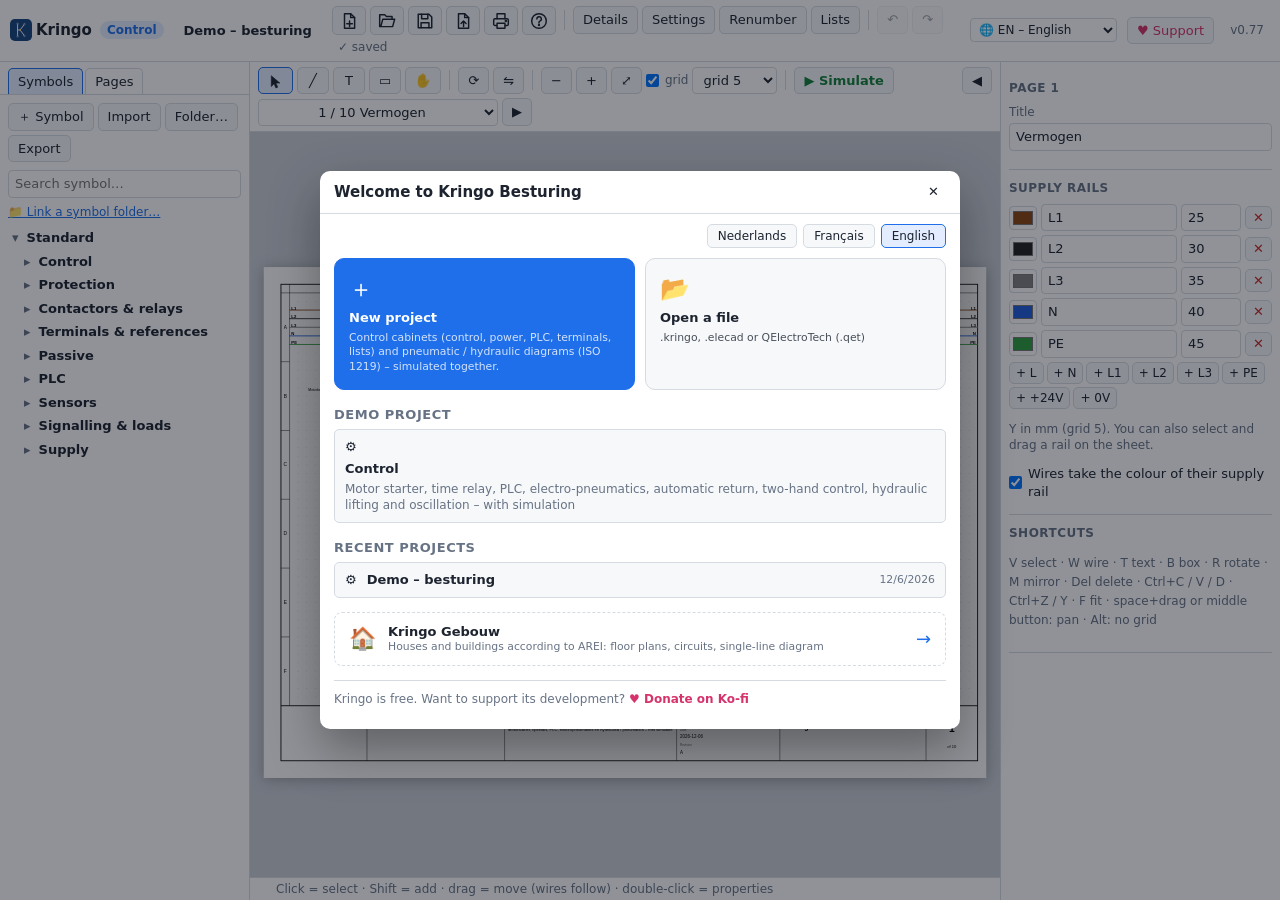
==== besturing/index.html @ 0400d16c "Split into two apps, Kringo Gebouw and Kringo Besturing, on a shared shell (0.77) gebouw/ and bestur" ====
<!doctype html>
<html lang="nl">
<head>
  <meta charset="utf-8">
  <meta name="viewport" content="width=device-width, initial-scale=1, maximum-scale=1, user-scalable=no, viewport-fit=cover">
  <title>Kringo Besturing</title>
  <meta name="theme-color" content="#17457f">
  <meta name="description" content="Kringo Besturing – stuurkasten, hydraulica en pneumatica tekenen en simuleren in de browser">
  <meta name="mobile-web-app-capable" content="yes">
  <meta name="apple-mobile-web-app-capable" content="yes">
  <meta name="apple-mobile-web-app-title" content="Kringo Besturing">
  <meta name="apple-mobile-web-app-status-bar-style" content="default">
  <link rel="manifest" href="manifest.webmanifest">
  <link rel="icon" href="../icons/icon.svg" type="image/svg+xml">
  <link rel="icon" href="../icons/icon-192.png" type="image/png" sizes="192x192">
  <link rel="apple-touch-icon" href="../icons/apple-touch-icon.png">
  <link rel="stylesheet" href="../styles.css">
</head>
<body>
  <div id="app">
    <header id="top"></header>
    <main>
      <aside id="left">
        <div id="left-tabs" class="tabs"></div>
        <div id="library" class="panel"></div>
        <div id="pages" class="panel" hidden></div>
      </aside>
      <section id="center">
        <div id="toolbar"></div>
        <div id="canvas"></div>
        <div id="status"></div>
      </section>
      <aside id="right"><div id="props" class="panel"></div></aside>
    </main>
  </div>
  <div id="print-root"></div>
  <noscript>Kringo heeft JavaScript nodig.</noscript>
  <script type="module" src="../src/apps/besturing.js"></script>
  <script>
    // Safety net: when the app does not start (an old or broken offline copy), offer to clear it.
    setTimeout(function () {
      if (window.kringo) return;
      var box = document.createElement('div');
      box.style.cssText = 'position:fixed;inset:auto 16px 16px 16px;z-index:9999;max-width:520px;margin:auto;padding:14px 16px;border-radius:10px;background:#fff7e6;border:1px solid #f0b44c;color:#3b2a06;font:14px/1.4 system-ui,sans-serif;box-shadow:0 6px 24px rgba(0,0,0,.2)';
      box.innerHTML = '<b>Kringo Besturing start niet.</b> Waarschijnlijk is de opgeslagen (offline) versie verouderd. Je projecten blijven bewaard.<br><button style="margin-top:8px;padding:6px 12px;border-radius:6px;border:1px solid #c98a0b;background:#f6b73c;cursor:pointer;font:inherit">Herstellen en herladen</button>';
      box.querySelector('button').onclick = async function () {
        try {
          var regs = navigator.serviceWorker ? await navigator.serviceWorker.getRegistrations() : [];
          for (var i = 0; i < regs.length; i++) await regs[i].unregister();
          if (window.caches) { var keys = await caches.keys(); for (var j = 0; j < keys.length; j++) await caches.delete(keys[j]); }
        } catch (e) { /* reload anyway */ }
        location.replace(location.pathname + '?r=' + Date.now());
      };
      document.body.appendChild(box);
    }, 8000);
  </script>
</body>
</html>
---- styles.css ----
:root {
  --bg: #eef1f5;
  --panel: #ffffff;
  --panel2: #f6f8fa;
  --line: #d6dbe2;
  --text: #1d2430;
  --muted: #677385;
  --accent: #1f6feb;
  --accent-soft: #e3edff;
  --danger: #c92a2a;
  --sel: #1f6feb;
  --canvas: #c9ced6;
  --infl-diff: #ccfbf1;
  --infl-on: #0f766e;
  font: 13px/1.35 system-ui, -apple-system, "Segoe UI", Roboto, sans-serif;
  color: var(--text);
}
@media (prefers-color-scheme: dark) {
  :root {
    --bg: #161a20; --panel: #1f242c; --panel2: #262c35; --line: #353c47; --text: #e4e8ee; --muted: #93a0b2;
    --accent: #5b9bff; --accent-soft: #24344f; --canvas: #2a3038;
    --infl-diff: #173b3a; --infl-on: #0d9488;
  }
}
* { box-sizing: border-box; }
html, body { margin: 0; height: 100%; background: var(--bg); }
[hidden] { display: none !important; }
button, input, select, textarea { font: inherit; color: inherit; }
button {
  background: var(--panel2); border: 1px solid var(--line); border-radius: 5px; padding: 4px 9px; cursor: pointer; white-space: nowrap;
}
button:hover:not(:disabled) { border-color: var(--accent); }
button:disabled { opacity: .4; cursor: default; }
button.primary { background: var(--accent); border-color: var(--accent); color: #fff; }
button.danger { color: var(--danger); }
button.icon { padding: 2px 7px; }
button.link { background: none; border: none; padding: 0; color: var(--accent); text-decoration: underline; cursor: pointer; }
button.active { background: var(--accent-soft); border-color: var(--accent); }
input[type=text], input[type=number], input[type=search], input[type=date], input:not([type]), select, textarea {
  background: var(--panel); border: 1px solid var(--line); border-radius: 4px; padding: 4px 6px; width: 100%; min-width: 0;
}
input:focus, select:focus, textarea:focus { outline: 2px solid var(--accent-soft); border-color: var(--accent); }
input[type=color] { width: 100%; height: 28px; border: 1px solid var(--line); border-radius: 4px; background: var(--panel); }

#app { display: flex; flex-direction: column; height: 100vh; }
#top {
  display: flex; align-items: center; gap: 10px; padding: 6px 10px;
  padding-top: max(6px, env(safe-area-inset-top));
  padding-left: max(10px, env(safe-area-inset-left)); padding-right: max(10px, env(safe-area-inset-right)); background: var(--panel); border-bottom: 1px solid var(--line); flex-wrap: wrap;
}
.brand { font-weight: 700; font-size: 15px; display: flex; align-items: center; gap: 4px; }
.brand .logo { width: 22px; height: 22px; }
a.brand { color: inherit; text-decoration: none; }
.brand .appname { margin-left: 4px; padding: 1px 7px; border-radius: 10px; background: var(--accent-soft); color: var(--accent); font-size: 12px; font-weight: 600; }
.install { background: var(--accent); border-color: var(--accent); color: #fff; }
.projname { font-weight: 600; background: none; border-color: transparent; max-width: 260px; overflow: hidden; text-overflow: ellipsis; }
.menu { display: flex; gap: 4px; align-items: center; flex-wrap: wrap; flex: 1; }
.sep { width: 1px; height: 20px; background: var(--line); margin: 0 4px; display: inline-block; }
.savestate { color: var(--muted); font-size: 12px; margin-left: 6px; }
.savestate.dirty { color: #c77d00; }
.savestate.error { color: var(--danger); }

main { flex: 1; display: grid; grid-template-columns: var(--left-w, 250px) minmax(0, 1fr) var(--right-w, 280px); grid-template-rows: minmax(0, 1fr); min-height: 0; }
aside { background: var(--panel); min-height: 0; display: flex; flex-direction: column; position: relative; }
.splitter { position: absolute; top: 0; bottom: 0; width: 7px; z-index: 5; cursor: col-resize; touch-action: none; }
.splitter.left { right: -4px; }
.splitter.right { left: -4px; }
.splitter:hover, body.resizing .splitter { background: var(--accent); opacity: .35; }
body.resizing { cursor: col-resize; user-select: none; }
body.resizing #canvas { pointer-events: none; }
#left { border-right: 1px solid var(--line); }
#right { border-left: 1px solid var(--line); }
.panel { overflow: auto; flex: 1; padding: 8px; min-height: 0; }
.tabs { display: flex; gap: 2px; padding: 6px 8px 0; border-bottom: 1px solid var(--line); flex-wrap: wrap; }
.tabs button { border-radius: 5px 5px 0 0; border-bottom: none; background: none; }
.tabs button.active { background: var(--accent-soft); }
.panel-tools { display: flex; gap: 4px; flex-wrap: wrap; margin-bottom: 8px; }
.hint { color: var(--muted); font-size: 12px; }
.hint.keys { line-height: 1.6; }
.warn { color: #c77d00; margin: 4px 0; }

#center { display: flex; flex-direction: column; min-width: 0; min-height: 0; }
#toolbar { display: flex; gap: 4px; align-items: center; padding: 5px 8px; background: var(--panel); border-bottom: 1px solid var(--line); flex-wrap: wrap; }
#toolbar .tool { min-width: 32px; }
#toolbar select { width: auto; max-width: 190px; }
.grow { flex: 1; }
#canvas { flex: 1; position: relative; overflow: hidden; background: var(--canvas); min-height: 0; }
#status { display: flex; gap: 16px; padding: 3px 10px; background: var(--panel); border-top: 1px solid var(--line); font-size: 12px; color: var(--muted); white-space: nowrap; overflow: hidden; }
.check { display: flex; align-items: center; gap: 6px; cursor: pointer; margin: 4px 0; }
.check input { width: auto; margin: 0; }
.check.small { font-size: 12px; color: var(--muted); }

/* ---------- canvas ---------- */
svg.canvas { width: 100%; height: 100%; display: block; user-select: none; touch-action: none; }
svg.canvas[data-tool=wire], svg.canvas[data-tool=place], svg.canvas[data-tool=text], svg.canvas[data-tool=box] { cursor: crosshair; }
svg.canvas[data-tool=pan] { cursor: grab; }
.sheet { fill: #fff; filter: drop-shadow(0 1px 4px rgba(0, 0, 0, .25)); }
.gridfill { fill: url(#gp); }
.frame line, .frame rect { stroke: #000; stroke-width: .25; fill: none; }
.frame .fr-outer { stroke-width: .5; }
.ink line, .ink rect, .ink circle, .ink path, .ink polyline { stroke: #000; stroke-width: .3; fill: none; stroke-linecap: round; stroke-linejoin: round; }
.ink .fi { fill: #000; }
.ink circle.fi { stroke: none; }
.ink .fw { fill: #fff; }
svg text { font-family: Arial, Helvetica, sans-serif; dominant-baseline: central; fill: #000; stroke: none; }
.tb-b, .tag, .rail-l { font-weight: bold; }
.tb-l { fill: #666; }
.xref, .mirror, .wno { fill: #333; }
.tag.dup { fill: #d00; }
.rail .rl { stroke-width: .5; }
.ink .hit { stroke: transparent; fill: transparent; stroke-width: 2.2; }
.ink rect.hit { fill: transparent; stroke: none; }
.ink .box rect.hit.edge { fill: none; stroke: transparent; stroke-width: 2; }
.ink polyline.hit { fill: none; }
.comp:hover .hit, .text:hover .hit { fill: rgba(31, 111, 235, .06); }
.wire:hover .wl, .rail:hover .rl { stroke: #4b8af0; }
.sel line, .sel rect:not(.hit):not(.handle), .sel circle:not(.openpin), .sel path, .sel polyline.wl, .sel .rl { stroke: var(--sel) !important; }
.sel text { fill: var(--sel); }
.comp.sel .hit { fill: rgba(31, 111, 235, .08); stroke: var(--sel); stroke-width: .2; stroke-dasharray: 1 .6; }
.ink .handle { fill: #fff; stroke: var(--sel); stroke-width: .25; cursor: move; }
.ink .openpin { fill: none; stroke: #d33; stroke-width: .2; }
.overlay .ghost line, .overlay .ghost rect, .overlay .ghost circle, .overlay .ghost path { stroke: var(--sel); stroke-width: .3; fill: none; opacity: .75; }
.overlay .ghostwire { stroke: var(--sel); stroke-width: .3; fill: none; stroke-dasharray: 1 .6; }
.overlay .cursor { fill: none; stroke: var(--sel); stroke-width: .2; }
.overlay .band { fill: rgba(31, 111, 235, .08); stroke: var(--sel); stroke-width: .2; stroke-dasharray: 1 .6; }
.overlay .ghostbox { fill: none; stroke: var(--sel); stroke-width: .3; stroke-dasharray: 4 1 1 1; }

/* ---------- library ---------- */
.search { margin-bottom: 6px; }
.libstatus { margin: 0 0 6px; font-size: 12px; }
.tree .folder { cursor: pointer; padding: 3px 0; font-weight: 600; user-select: none; }
.tree .folder:hover { color: var(--accent); }
.caret { display: inline-block; width: 10px; color: var(--muted); }
.symgrid { display: grid; grid-template-columns: repeat(auto-fill, minmax(68px, 1fr)); gap: 4px; margin: 2px 0 6px; }
.sym {
  position: relative; display: flex; flex-direction: column; align-items: center; gap: 2px; padding: 4px 2px; border: 1px solid transparent;
  border-radius: 6px; cursor: pointer; text-align: center; font-size: 11px; background: var(--panel2);
}
.sym:hover { border-color: var(--accent); }
.sym.active { background: var(--accent-soft); border-color: var(--accent); }
.sym span { line-height: 1.15; word-break: break-word; }
.sym .more { position: absolute; top: 1px; right: 1px; padding: 0 4px; font-size: 11px; display: none; border: none; background: none; }
.sym:hover .more { display: block; }
.symsvg { background: #fff; border-radius: 4px; }
.symsvg .ink line, .symsvg .ink rect, .symsvg .ink circle, .symsvg .ink path { stroke-width: .5; }
.popup { position: fixed; z-index: 1000; background: var(--panel); border: 1px solid var(--line); border-radius: 6px; box-shadow: 0 6px 20px rgba(0, 0, 0, .2); display: flex; flex-direction: column; padding: 4px; min-width: 160px; }
.popup button { border: none; background: none; text-align: left; }
.popup button:hover { background: var(--accent-soft); }

/* ---------- pages ---------- */
.pagelist { list-style: none; margin: 0; padding: 0; }
.pagelist li { display: flex; gap: 8px; padding: 5px 6px; border-radius: 5px; cursor: pointer; }
.pagelist li:hover { background: var(--panel2); }
.pagelist li.active { background: var(--accent-soft); font-weight: 600; }
.pagelist .no { width: 22px; text-align: right; color: var(--muted); }

/* ---------- properties ---------- */
.psec { border-bottom: 1px solid var(--line); padding: 6px 0 10px; }
.psec h3 { font-size: 12px; text-transform: uppercase; letter-spacing: .04em; color: var(--muted); margin: 4px 0 8px; }
.field { display: flex; flex-direction: column; gap: 3px; margin-bottom: 8px; }
.field > span { font-size: 12px; color: var(--muted); }
.field small { color: var(--muted); font-size: 11px; }
.ro { padding: 4px 0; font-weight: 600; }
.comphead { display: flex; gap: 8px; align-items: center; padding: 4px 0 8px; border-bottom: 1px solid var(--line); }
.comphead div { display: flex; flex-direction: column; }
.comphead small { color: var(--muted); }
.btnrow { display: flex; gap: 4px; flex-wrap: wrap; }
.chips { display: flex; gap: 3px; flex-wrap: wrap; margin: 4px 0; }
.chips button { padding: 2px 6px; font-size: 12px; }
.railrow { display: grid; grid-template-columns: 28px 1fr 60px auto; gap: 4px; align-items: center; margin-bottom: 4px; }
.pingrid { display: grid; grid-template-columns: 1fr 1fr; gap: 4px; }
.pingrid label { display: flex; align-items: center; gap: 4px; }
.pingrid label span { color: var(--muted); font-size: 11px; min-width: 18px; }
.grid2 { display: grid; grid-template-columns: 1fr 1fr; gap: 0 8px; }
.grid3 { display: grid; grid-template-columns: 1fr 1fr 1fr; gap: 0 6px; }
.linked { margin: 0; padding-left: 16px; }
.reflist { margin: 6px 0; font-size: 12px; }

/* ---------- modals ---------- */
.modal-back { position: fixed; inset: 0; background: rgba(10, 15, 25, .45); display: flex; align-items: center; justify-content: center; z-index: 100; }
.modal { background: var(--panel); border-radius: 10px; box-shadow: 0 20px 50px rgba(0, 0, 0, .35); width: min(460px, 94vw); max-height: 92vh; display: flex; flex-direction: column; }
.modal.wide { width: min(980px, 96vw); }
.modal.full { width: 96vw; height: 94vh; }
.modal-head { display: flex; align-items: center; justify-content: space-between; padding: 10px 14px; border-bottom: 1px solid var(--line); }
.modal-head h2 { font-size: 15px; margin: 0; }
.modal-head button { border: none; background: none; }
.modal-body { padding: 14px; overflow: auto; flex: 1; min-height: 0; }
.modal.full .modal-body { display: flex; padding: 0; }
.modal-foot { display: flex; justify-content: flex-end; gap: 6px; padding: 10px 14px; border-top: 1px solid var(--line); }
.modal p { margin: 0 0 8px; }
.form h3 { font-size: 13px; margin: 6px 0 8px; }
.form.cols2 { display: grid; grid-template-columns: 1fr 1fr; gap: 20px; }
.logoprev { height: 70px; border: 1px dashed var(--line); border-radius: 6px; display: flex; align-items: center; justify-content: center; margin-bottom: 6px; background: #fff; color: #888; }
.logoprev img { max-height: 64px; max-width: 100%; }
.tablewrap { max-height: 60vh; overflow: auto; margin-top: 8px; }
table.list { border-collapse: collapse; width: 100%; font-size: 12px; }
table.list th, table.list td { border-bottom: 1px solid var(--line); padding: 4px 6px; text-align: left; vertical-align: top; }
table.list th { position: sticky; top: 0; background: var(--panel2); }
table.list tbody tr:hover { background: var(--accent-soft); cursor: pointer; }
table.list tr.current td { font-weight: 600; }
td.empty { color: var(--muted); text-align: center; padding: 20px; }
.toast { position: fixed; bottom: 30px; left: 50%; transform: translateX(-50%) translateY(20px); background: #222b38; color: #fff; padding: 8px 16px; border-radius: 6px; opacity: 0; transition: .2s; pointer-events: none; z-index: 2000; }
.toast.show { opacity: 1; transform: translateX(-50%); }

/* ---------- symbol editor ---------- */
.symeditor { display: grid; grid-template-columns: 56px 1fr 280px; width: 100%; min-height: 0; }
.se-tools { display: flex; flex-direction: column; gap: 4px; padding: 8px; border-right: 1px solid var(--line); overflow: auto; }
.se-tools button { padding: 6px 0; font-size: 15px; }
.se-tools select { font-size: 11px; padding: 2px; }
.se-tools hr { width: 100%; border: none; border-top: 1px solid var(--line); }
.se-canvas { position: relative; min-height: 0; min-width: 0; background: #fff; }
.symcanvas { width: 100%; height: 100%; display: block; user-select: none; cursor: crosshair; }
.symcanvas .g1 { stroke: #eef0f3; stroke-width: .05; }
.symcanvas .g5 { stroke: #d5dae1; stroke-width: .08; }
.symcanvas .origin { stroke: #e55; stroke-width: .12; }
.symcanvas .ink line, .symcanvas .ink rect, .symcanvas .ink circle, .symcanvas .ink path, .symcanvas .ink polyline { stroke-width: .3; }
.symcanvas .sel line, .symcanvas .sel rect:not(.hit), .symcanvas .sel circle:not(.hit), .symcanvas .sel path { stroke: var(--sel); }
.symcanvas .hit.hit.hit { stroke: transparent !important; fill: transparent !important; stroke-width: 1.5 !important; }
.symcanvas .pinmark circle { fill: #e33; stroke: none; }
.symcanvas .pinmark.sel circle:not(.hit) { fill: var(--sel); }
.symcanvas .pinlbl { fill: #e33; }
.symcanvas .taglbl { fill: #2a8; font-weight: bold; cursor: move; }
.symcanvas .pv { stroke: var(--sel); stroke-width: .25; fill: none; stroke-dasharray: .8 .5; }
.symcanvas .cursor { fill: var(--sel); }
.coords { position: absolute; bottom: 6px; left: 8px; font-size: 11px; color: #789; background: rgba(255, 255, 255, .8); padding: 1px 5px; border-radius: 4px; }
.se-side { border-left: 1px solid var(--line); padding: 10px; overflow: auto; }
.se-side h3 { font-size: 12px; text-transform: uppercase; color: var(--muted); margin: 8px 0; }
.openlist { min-height: 100px; }

/* ---------- print ---------- */
#print-root { display: none; }
@media print {
  @page { size: A3 landscape; margin: 0; }
  body { background: #fff; }
  #app, .modal-back, .toast { display: none !important; }
  #print-root { display: block; }
  .print-page { width: 420mm; height: 297mm; page-break-after: always; break-after: page; overflow: hidden; }
  .print-page:last-child { page-break-after: auto; break-after: auto; }
  .print-page svg { width: 420mm; height: 297mm; display: block; }
}

/* ---------- wire colours ---------- */
.railrow input[type=color] { height: 24px; padding: 0 1px; }
.chips.colors { gap: 4px; align-items: center; }
.cchip { width: 22px; height: 22px; padding: 0; border-radius: 50%; border: 2px solid var(--line); font-size: 10px; font-weight: 700; color: #fff; }
.cchip.auto { background: var(--panel2); color: var(--text); }
.cchip.gnye { background: repeating-linear-gradient(45deg, #2e9e3e 0 4px, #e0c000 4px 8px) !important; }
.cchip.active { outline: 2px solid var(--accent); outline-offset: 1px; }
.colorpick input[type=color] { width: 30px; height: 24px; padding: 0 1px; }

/* ---------- project kinds and views ---------- */
body[data-kind=schematic] .kind-building, body[data-kind=building] .kind-schematic { display: none !important; }
body[data-kind=building] #left-tabs, body[data-kind=building] #library, body[data-kind=building] #pages { display: none !important; }
body[data-mode=schematic] .view-plan, body[data-mode=building] .view-sheet { display: none !important; }
body[data-mode=schematic] svg.plancanvas, body[data-mode=building] svg.canvas:not(.plancanvas) { display: none; }
.tgroup { display: contents; }
#building-left { display: flex; flex-direction: column; min-height: 0; flex: 1; }
#building-left .tabs.inner { padding-top: 6px; }
.kindbadge { font-size: 12px; color: var(--muted); border: 1px solid var(--line); border-radius: 10px; padding: 2px 8px; white-space: nowrap; }
.kinds { display: grid; grid-template-columns: 1fr 1fr; gap: 8px; margin-top: 6px; }
.kind { display: flex; flex-direction: column; align-items: flex-start; gap: 4px; padding: 10px; text-align: left; white-space: normal; border-radius: 8px; }
.kind small { color: var(--muted); }
.kind .kicon { font-size: 22px; }
.kind.active { background: var(--accent-soft); border-color: var(--accent); }
.pagegroup { margin-bottom: 10px; }
.pagegrouphead { display: flex; align-items: center; justify-content: space-between; margin: 4px 0 2px; padding: 2px 4px; font-size: 12px; font-weight: 600; text-transform: uppercase; letter-spacing: .04em; color: var(--muted); border-bottom: 1px solid var(--line, #ddd); }
.pagegrouphead button { padding: 0 7px; font-size: 13px; line-height: 20px; }
.pagegroup .hint { margin: 4px 6px; }
.pagelist h4 { margin: 10px 0 4px; font-size: 12px; text-transform: uppercase; color: var(--muted); letter-spacing: .04em; }

/* ---------- plan ---------- */
.plancanvas[data-tool=wall], .plancanvas[data-tool=arcwall], .plancanvas[data-tool=opening], .plancanvas[data-tool=stair], .plancanvas[data-tool=spiral], .plancanvas[data-tool=text], .plancanvas[data-tool=place], .plancanvas[data-tool=link], .plancanvas[data-tool=dim], .plancanvas[data-tool=area], .plancanvas[data-tool=line], .plancanvas[data-tool=calib] { cursor: crosshair; }
.plangrid { fill: url(#pgp); }
.plan .walloutline polygon { fill: #000; stroke: #000; stroke-linejoin: miter; pointer-events: none; }
.plan .wall { fill: #9b9b9b; stroke: none; }
.plan .wall.inner { fill: #bdbdbd; }
.plan .wall:hover { fill: #8fb1ea; }
.plan .wall.sel { fill: var(--sel) !important; }
.plan .divider path { fill: none; stroke: #333; stroke-linecap: butt; }
.plan .divider .divhit { stroke: transparent !important; stroke-dasharray: none; }
.plan .divider.sel .divhit { stroke: rgba(31, 111, 235, .15) !important; }
.plan .divider:hover path:not(.divhit) { stroke: #3b6fd6; }
.plan .divider.sel path:not(.divhit) { stroke: var(--sel); }
.plan .gap { fill: #fff; stroke: none; }
.plan .stairbox { fill: #fff; }
.plan polygon.ol { stroke: #000; }
.plan .sel polygon.ol { stroke: var(--sel); }
.plan .plink { fill: none; }
.plan .opening:hover line, .plan .opening:hover path { stroke: #4b8af0; }
.plan .psym:hover .hit { fill: rgba(31, 111, 235, .1); }
.plan .psym.sel .hit { fill: rgba(31, 111, 235, .15); stroke: var(--sel); stroke-width: .3; }
.plan .psym.sel line, .plan .psym.sel circle:not(.hit), .plan .psym.sel path, .plan .psym.sel rect { stroke: var(--sel) !important; }
.plan .plink.sel { stroke: var(--sel) !important; }
.plan path.hit { fill: none; stroke: transparent; }
.room { font-weight: bold; }
.clabel { font-weight: bold; fill: #c2410c; }
.croom { fill: #555; }
.overlay .ghostwall { fill: rgba(31, 111, 235, .35); stroke: none; }
.overlay .ghostdiv { stroke: rgba(31, 111, 235, .8); fill: none; }
.overlay .ghostopen { fill: rgba(31, 111, 235, .35); stroke: none; }
.overlay .measure { fill: var(--sel); font-weight: bold; }
.overlay .ghost line, .overlay .ghost circle, .overlay .ghost path, .overlay .ghost rect { stroke: var(--sel); stroke-width: .3; fill: none; }
.overlay .ghost text { fill: var(--sel); }

/* ---------- AREI checks ---------- */
.chk { font-size: 12px; color: var(--muted); }
.chk.error { color: var(--danger); }
.chk.warn { color: #c77d00; }
.ink rect.tbox { stroke-width: .2; fill: none; }
.dialwrap { display: flex; justify-content: center; margin: 4px 0 8px; }
svg.dial { width: 120px; height: 120px; touch-action: none; cursor: grab; }
svg.dial:active { cursor: grabbing; }
svg.dial .knob { fill: var(--accent); stroke: #fff; stroke-width: 1.5; }
svg.dial .ring { fill: none; stroke: var(--line); stroke-width: 1.5; }
svg.dial .hand { stroke: var(--accent); stroke-width: 2.5; stroke-linecap: round; }
svg.dial .hub { fill: var(--accent); }
svg.dial .dot { fill: var(--panel2); stroke: var(--muted); stroke-width: 1; cursor: pointer; }
svg.dial .dot:hover { fill: var(--accent-soft); stroke: var(--accent); }
svg.dial .dot.on { fill: var(--accent); stroke: var(--accent); }
svg.dial .deg { font-size: 11px; fill: var(--muted); font-family: system-ui, sans-serif; dominant-baseline: central; }
#toolbar select.pagesel { max-width: 240px; min-width: 150px; text-align: center; }

/* ---------- touch / narrow screens ---------- */
.paneltoggle { display: none; }
@media (max-width: 900px) {
  main { grid-template-columns: minmax(0, 1fr); position: relative; }
  #left, #right {
    position: absolute; top: 0; bottom: 0; z-index: 20; width: min(300px, 85vw);
    box-shadow: 0 0 24px rgba(0, 0, 0, .25); transform: translateX(-105%); transition: transform .2s;
  }
  #left { left: 0; }
  #right { right: 0; transform: translateX(105%); }
  body.show-left #left, body.show-right #right { transform: none; }
  .splitter { display: none; }
  .paneltoggle { display: inline-block; font-size: 16px; min-width: 36px; }
  #top { gap: 6px; }
  .menu button { padding: 6px 8px; }
  #status .hint { display: none; }
}
@media (pointer: coarse) {
  #toolbar button, #toolbar select, .menu button { min-height: 36px; }
  #toolbar .tool { min-width: 40px; }
}
.menutoggle { display: none; }
@media (max-width: 900px) {
  .menutoggle { display: inline-block; margin-left: auto; }
  #top .menu { display: none; order: 10; flex-basis: 100%; }
  body.show-menu #top .menu { display: flex; }
  #top .menu .sep { display: none; }
  .projname { max-width: 140px; }
  .install { order: 5; }
}
/* ---------- distribution tree (circuits dialog) ---------- */
.modal:has(.circuits.tree) { width: min(1180px, 97vw); }
.circuits.tree .trow { border-bottom: 1px solid var(--line); padding: 6px 4px; }
.circuits.tree .trow.t-board { background: var(--panel2); }
.circuits.tree .trow.err { background: rgba(201, 42, 42, .06); }
.circuits.tree .thead { display: flex; flex-wrap: wrap; align-items: flex-end; gap: 4px 8px; }
.circuits.tree .caretbtn { display: inline-block; width: 26px; height: 26px; padding: 0; align-self: center; font-size: 18px; line-height: 1; color: var(--accent); border: 1px solid var(--line); border-radius: 6px; background: var(--panel); cursor: pointer; }
.circuits.tree span.caretbtn { border-color: transparent; background: none; }
.circuits.tree button.caretbtn:hover { border-color: var(--accent); }
.circuits.tree .ticon { width: 16px; text-align: center; font-weight: 700; color: var(--accent); align-self: center; }
.circuits.tree .tf { display: flex; flex-direction: column; font-size: 11px; color: var(--muted); }
.circuits.tree .tf input, .circuits.tree .tf select { width: 70px; max-width: 170px; font-size: 12px; padding: 2px 4px; color: var(--text); }
.circuits.tree .tf select { width: auto; min-width: 0; }
.circuits.tree .tf input.tname { font-weight: 700; }
.circuits.tree .tf input.tname.t-circuit { width: 52px; text-align: center; }
.circuits.tree .tf input.tname.t-rcd, .circuits.tree .tf input.tname.t-board { width: 170px; }
.circuits.tree .tf input.tdesc { width: 150px; }
.circuits.tree .tf input.tcable { width: 64px; }
.circuits.tree .tact { display: flex; gap: 4px; flex-wrap: wrap; align-items: center; margin: 5px 0 0 58px; }
.circuits.tree .tact button { padding: 2px 7px; font-size: 12px; }
.circuits.tree .tact select { width: auto; max-width: 180px; font-size: 12px; padding: 2px; }
.circuits.tree .tact .pts { margin-left: auto; padding-right: 6px; font-size: 12px; color: var(--muted); }
.circuits.tree .twarn { margin: 4px 0 0 58px; }

/* ---------- start screen ---------- */
.modal.start { width: min(640px, 94vw); }
.startbig { display: grid; grid-template-columns: 1fr 1fr; gap: 10px; }
.startbig button { display: flex; flex-direction: column; align-items: flex-start; gap: 4px; padding: 14px; border-radius: 10px; text-align: left; white-space: normal; }
.startbig button .kicon { font-size: 24px; }
.startbig button small { opacity: .8; }
.startscreen h3 { font-size: 13px; margin: 16px 0 6px; color: var(--muted); text-transform: uppercase; letter-spacing: .04em; }
.recent { display: flex; flex-direction: column; gap: 4px; max-height: 300px; overflow: auto; }
.recentitem { display: flex; align-items: center; gap: 10px; text-align: left; padding: 8px 10px; }
.recentitem .rname { flex: 1; font-weight: 600; overflow: hidden; text-overflow: ellipsis; }
.recentitem small { color: var(--muted); }
@media (max-width: 520px) { .startbig { grid-template-columns: 1fr; } }

/* ---------- donate ---------- */
.donatebtn { color: #d6336c; }
.versionbtn { background: none; border: none; color: var(--muted); font-size: 12px; padding: 4px 6px; }
.versionbtn:hover { color: var(--accent); text-decoration: underline; }
.startscreen a.otherapp { display: flex; align-items: center; gap: 12px; margin-top: 14px; padding: 10px 14px; border: 1px dashed var(--line); border-radius: 8px; color: inherit; text-decoration: none; }
.startscreen a.otherapp:hover { border-color: var(--accent); background: var(--panel2); }
.startscreen a.otherapp .kicon { font-size: 22px; }
.startscreen a.otherapp span:nth-child(2) { flex: 1; display: flex; flex-direction: column; }
.startscreen a.otherapp small { color: var(--muted); }
.startscreen a.otherapp .arrow { font-size: 18px; color: var(--accent); }
.recent.demos.one { grid-template-columns: minmax(0, 1fr); }
.startscreen .donate { margin-top: 14px; padding-top: 10px; border-top: 1px solid var(--line); font-size: 12px; color: var(--muted); }
.startscreen .donate a { color: #d6336c; font-weight: 600; text-decoration: none; }
.startscreen .donate a:hover { text-decoration: underline; }

/* ---------- language ---------- */
#top select.langsel { width: auto; font-size: 12px; padding: 3px 4px; }
.startscreen .langs { display: flex; gap: 6px; justify-content: flex-end; margin: -4px 0 10px; }
.startscreen .langs button { font-size: 12px; padding: 3px 10px; }

/* floor plan: background, dimension lines, coloured areas / lines */
.plan image.pbg { cursor: move; }
.plan image.pbg.locked { pointer-events: none; }
.plan .bgsel { fill: none; stroke: var(--sel); stroke-dasharray: 6 3; }
.plan .pshape.sel, .plan .parea.sel { stroke: var(--sel) !important; }
.plan .pshape.sel .pline, .plan .pshape.sel .cbox { stroke: var(--sel) !important; }
.plan .pshape.sel .ahead { fill: var(--sel) !important; }
.plan .pshape .ctext { font-weight: normal; }
.plan .parea:hover { stroke: #4b8af0 !important; }
.plan .pdim:hover line { stroke: #4b8af0; }
.plan .dimtx { font-weight: normal; }
.plan .stair:hover line, .plan .stair:hover polyline { stroke: #4b8af0; }
.ink .handle.round { fill: #e8f0fe; }
.overlay .ghostarea { fill: rgba(31, 111, 235, .2); stroke: var(--sel); stroke-dasharray: 2 1; }
.overlay .ghostline { stroke: var(--sel); stroke-dasharray: 2 1; fill: none; }
.overlay .ghostdim line, .overlay .ghostdim polyline { stroke: var(--sel); }
.overlay .ghostdim text { fill: var(--sel); }
.symgrid.tools .sym svg { color: #334155; }
.symgrid.tools .sym.active svg { color: var(--sel); }

/* plan handles: round, light, with an outline */
.plancanvas .phandle { fill: #bfdbfe; stroke: #2563eb; cursor: move; }
.plancanvas .phandle:hover { fill: #93c5fd; }

button .icon { display: inline-flex; vertical-align: middle; line-height: 0; }
button .icon svg { display: block; }

/* LED strip */
.plan .strip-o { stroke: #8b939c; fill: none; stroke-linecap: round; stroke-linejoin: round; }
.plan .strip-i { stroke: #eceff3; fill: none; stroke-linecap: round; stroke-linejoin: round; }
.plan .strip-led { fill: #f6b73c; stroke: #c98a0b; }
.plan .strip-feed { fill: #374151; stroke: none; }
.plan .pstrip:hover .strip-o { stroke: #4b8af0; }
.plan .pstrip.sel .strip-o { stroke: var(--sel) !important; }
.plan .pstrip.sel .strip-led { stroke: #c98a0b !important; }
.plan .pstrip .hit { fill: none !important; stroke: transparent !important; }

#top .menu button.iconbtn { padding-left: 7px; padding-right: 7px; }
#top .menu button.iconbtn .icon svg { width: 18px; height: 18px; }

/* domotics */
.plan .cdom { fill: #7c3aed; font-weight: bold; }
.domotics .dmod { border: 1px solid var(--line); border-radius: 8px; padding: 8px; margin: 8px 0; }
.domotics .dmhead { display: flex; flex-wrap: wrap; gap: 6px; align-items: center; }
.domotics .dmhead select, .domotics .dmhead input { width: auto; min-width: 0; }
.domotics .dmhead .tf span { color: var(--muted); font-size: 12px; }
.domotics .dmhead .tname { width: 56px; font-weight: bold; }
.domotics .dmhead .tnum { width: 56px; }
.domotics .dmhead .tdesc { flex: 1; min-width: 120px; }
.domotics .dmhead .tf { display: inline-flex; gap: 4px; align-items: center; }
.domotics .dmtable { margin-top: 6px; }
.domotics .dmaddr { font-weight: bold; white-space: nowrap; width: 1%; }
.domotics .dmchip { display: inline-flex; gap: 4px; align-items: center; background: var(--panel2); border-radius: 10px; padding: 1px 8px; margin: 1px 4px 1px 0; }
.domotics .dmassign { max-width: 220px; }

.linked .cablein { display: block; width: 100%; margin: 3px 0 6px; font-size: 12px; }

.psec h4.subhead { margin: 8px 0 4px; font-size: 12px; font-weight: 600; color: var(--muted); }

/* rooms */
.plan .proom { stroke: #94a3b8; fill-opacity: .55; }
.plan .proom:hover { fill-opacity: .8; }
.plan .proom.sel { stroke: var(--sel); stroke-dasharray: none; fill-opacity: .85; }
.plan .rarea { fill: #475569; }
.plan .rinfl { fill: #0f766e; font-weight: bold; }
.plan .proomlabel.sel .room { fill: var(--sel); }

.infl { display: flex; flex-direction: column; gap: 2px; }
.infl .inflrow { border-radius: 6px; }
.infl .inflrow.differs { background: var(--infl-diff); }
.infl .inflrow > summary { display: grid; grid-template-columns: 12px 26px 1fr auto; gap: 4px; align-items: center; padding: 3px 4px; cursor: pointer; list-style: none; }
.infl .inflrow > summary::-webkit-details-marker { display: none; }
.infl .inflrow > summary::before { content: '▸'; font-size: 10px; color: var(--muted); }
.infl .inflrow[open] > summary::before { content: '▾'; }
.infl .inflcode { font-weight: 700; font-size: 12px; }
.infl .inflname { font-size: 11px; color: var(--muted); white-space: nowrap; overflow: hidden; text-overflow: ellipsis; }
.infl .inflval { display: flex; gap: 2px; }
.infl .inflchip { min-width: 20px; height: 20px; padding: 0 4px; font-size: 11px; border-radius: 4px; display: inline-flex; align-items: center; justify-content: center; }
.infl .inflval .inflchip { min-width: 16px; height: 16px; font-size: 10px; border: 1px solid var(--infl-on); }
.infl .inflchip.on { background: var(--infl-on); color: #fff; border-color: var(--infl-on); }
.infl .inflopts { display: flex; flex-direction: column; gap: 2px; padding: 0 4px 6px 20px; }
.infl .inflopt { display: grid; grid-template-columns: auto 1fr; gap: 6px; align-items: center; font-size: 11.5px; cursor: pointer; padding: 1px 2px; border-radius: 4px; }
.infl .inflopt:hover { background: rgba(15, 118, 110, 0.08); }
.infltable td.differs { background: var(--infl-diff); font-weight: 600; }
.infltable td, .infltable th { text-align: center; }
.infltable td:first-child, .infltable th:first-child { text-align: left; }
.inflmeta { display: flex; flex-wrap: wrap; gap: 8px; margin-bottom: 8px; }
.inflmeta .tf { display: flex; flex-direction: column; font-size: 12px; flex: 1; min-width: 150px; }

/* ---------- cables ---------- */
.cables h4 { margin: 14px 0 6px; }
.cablecfg { margin: 8px 0; }
.cablecfg summary { cursor: pointer; font-weight: 600; }
.cablegrid { display: grid; grid-template-columns: repeat(auto-fill, minmax(170px, 1fr)); gap: 6px 10px; margin-top: 6px; }
.cablegrid .tf { display: flex; flex-direction: column; font-size: 12px; }
.cabletable td.num { text-align: right; white-space: nowrap; }
.cabledot { display: inline-block; width: 10px; height: 10px; border-radius: 50%; vertical-align: middle; }

/* align / distribute (plan, multiple selection) */
.alignblock { margin: 6px 0 8px; }
.alignblock > label { display: block; font-size: 12px; color: var(--muted, #64748b); margin-bottom: 3px; }
.alignrow { display: grid; grid-template-columns: repeat(8, 1fr); gap: 3px; margin-bottom: 6px; }
.alignrow .alignbtn { padding: 3px 0; display: flex; align-items: center; justify-content: center; min-width: 0; }
.alignrow .alignbtn:disabled { opacity: .35; }

/* hydraulics / pneumatics projects and the simulation */
.simctl { display: inline-flex; align-items: center; gap: 4px; }
.simctl .simrun { display: inline-flex; align-items: center; gap: 4px; }
.simctl .simrun[hidden], .simctl .simstart[hidden] { display: none; }
.simctl .simstart { color: #15803d; font-weight: 600; }
.simctl .simstop { color: #b91c1c; font-weight: 600; }
.simclock { font-variant-numeric: tabular-nums; min-width: 4.5em; font-size: 12px; color: var(--muted, #64748b); }
body.simulating #canvas svg.canvas { cursor: pointer; }
body.simulating #canvas { box-shadow: inset 0 0 0 3px #22c55e; }
.ink .comp.sim-on line, .ink .comp.sim-on rect:not(.hit), .ink .comp.sim-on circle, .ink .comp.sim-on path,
.ink .comp.sim-act line, .ink .comp.sim-act path, .ink .comp.sim-act rect:not(.hit), .ink .comp.sim-act circle { stroke: #16a34a; }
.ink .comp.sim-on, .ink .comp.sim-act { filter: drop-shadow(0 0 0.6px #4ade80); }
.ink .comp.sim-lamp circle { fill: #fde047; }
.ink polyline.simglow { stroke: #4ade80; stroke-width: 2.2; opacity: .35; fill: none; stroke-linecap: round; stroke-linejoin: round; pointer-events: none; animation: simglow 1.4s ease-in-out infinite; }
@keyframes simglow { 0%, 100% { opacity: .22; } 50% { opacity: .5; } }
.recent.demos { display: grid; grid-template-columns: repeat(2, minmax(0, 1fr)); gap: 8px; max-height: none; overflow: visible; }
.recentitem.demo { flex-direction: column; align-items: flex-start; gap: 4px; white-space: normal; min-width: 0; }
.recentitem.demo .rname { flex: none; }
.recentitem.demo small { font-size: 12px; line-height: 1.35; }
@media (max-width: 640px) { .recent.demos { grid-template-columns: 1fr; } }
.opendemos { margin-bottom: 10px; }
.opendemos h3, .modal .openlist + h3 { margin-top: 0; }
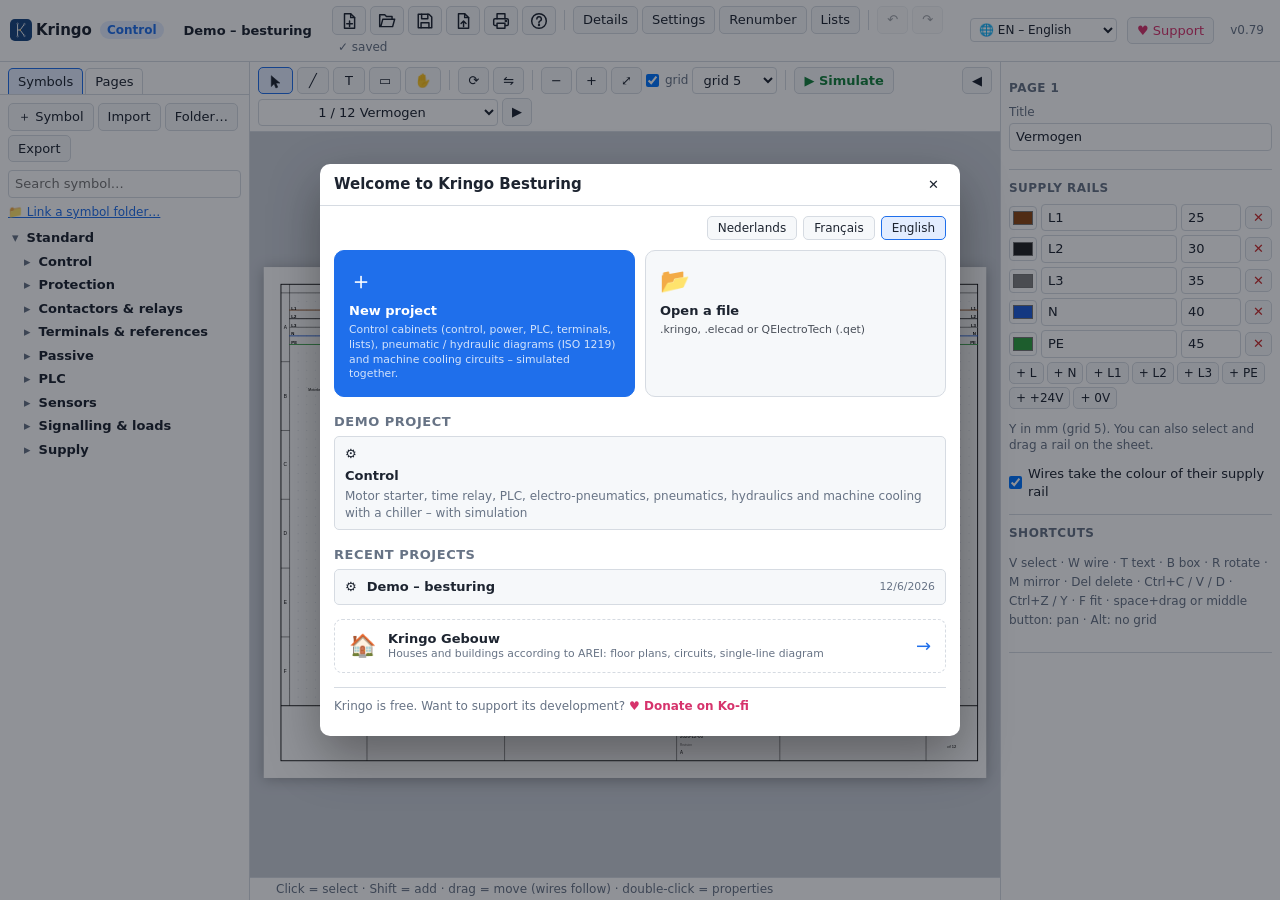
==== commit 59cec150: "Machine cooling circuits in Kringo Besturing (0.79) New sheet group 'Koeling' with coolant (pump, ta" ====
--- a/besturing/index.html
+++ b/besturing/index.html
@@ -5,7 +5,7 @@
   <meta name="viewport" content="width=device-width, initial-scale=1, maximum-scale=1, user-scalable=no, viewport-fit=cover">
   <title>Kringo Besturing</title>
   <meta name="theme-color" content="#17457f">
-  <meta name="description" content="Kringo Besturing – stuurkasten, hydraulica en pneumatica tekenen en simuleren in de browser">
+  <meta name="description" content="Kringo Besturing – stuurkasten, hydraulica, pneumatica en machinekoeling tekenen en simuleren in de browser">
   <meta name="mobile-web-app-capable" content="yes">
   <meta name="apple-mobile-web-app-capable" content="yes">
   <meta name="apple-mobile-web-app-title" content="Kringo Besturing">
--- a/styles.css
+++ b/styles.css
@@ -525,6 +525,8 @@
 .ink .comp.sim-act line, .ink .comp.sim-act path, .ink .comp.sim-act rect:not(.hit), .ink .comp.sim-act circle { stroke: #16a34a; }
 .ink .comp.sim-on, .ink .comp.sim-act { filter: drop-shadow(0 0 0.6px #4ade80); }
 .ink .comp.sim-lamp circle { fill: #fde047; }
+.ink .comp.sim-warn line, .ink .comp.sim-warn path, .ink .comp.sim-warn rect:not(.hit), .ink .comp.sim-warn circle { stroke: #dc2626; }
+.ink .comp.sim-warn { filter: drop-shadow(0 0 0.8px #f87171); }
 .ink polyline.simglow { stroke: #4ade80; stroke-width: 2.2; opacity: .35; fill: none; stroke-linecap: round; stroke-linejoin: round; pointer-events: none; animation: simglow 1.4s ease-in-out infinite; }
 @keyframes simglow { 0%, 100% { opacity: .22; } 50% { opacity: .5; } }
 .recent.demos { display: grid; grid-template-columns: repeat(2, minmax(0, 1fr)); gap: 8px; max-height: none; overflow: visible; }
